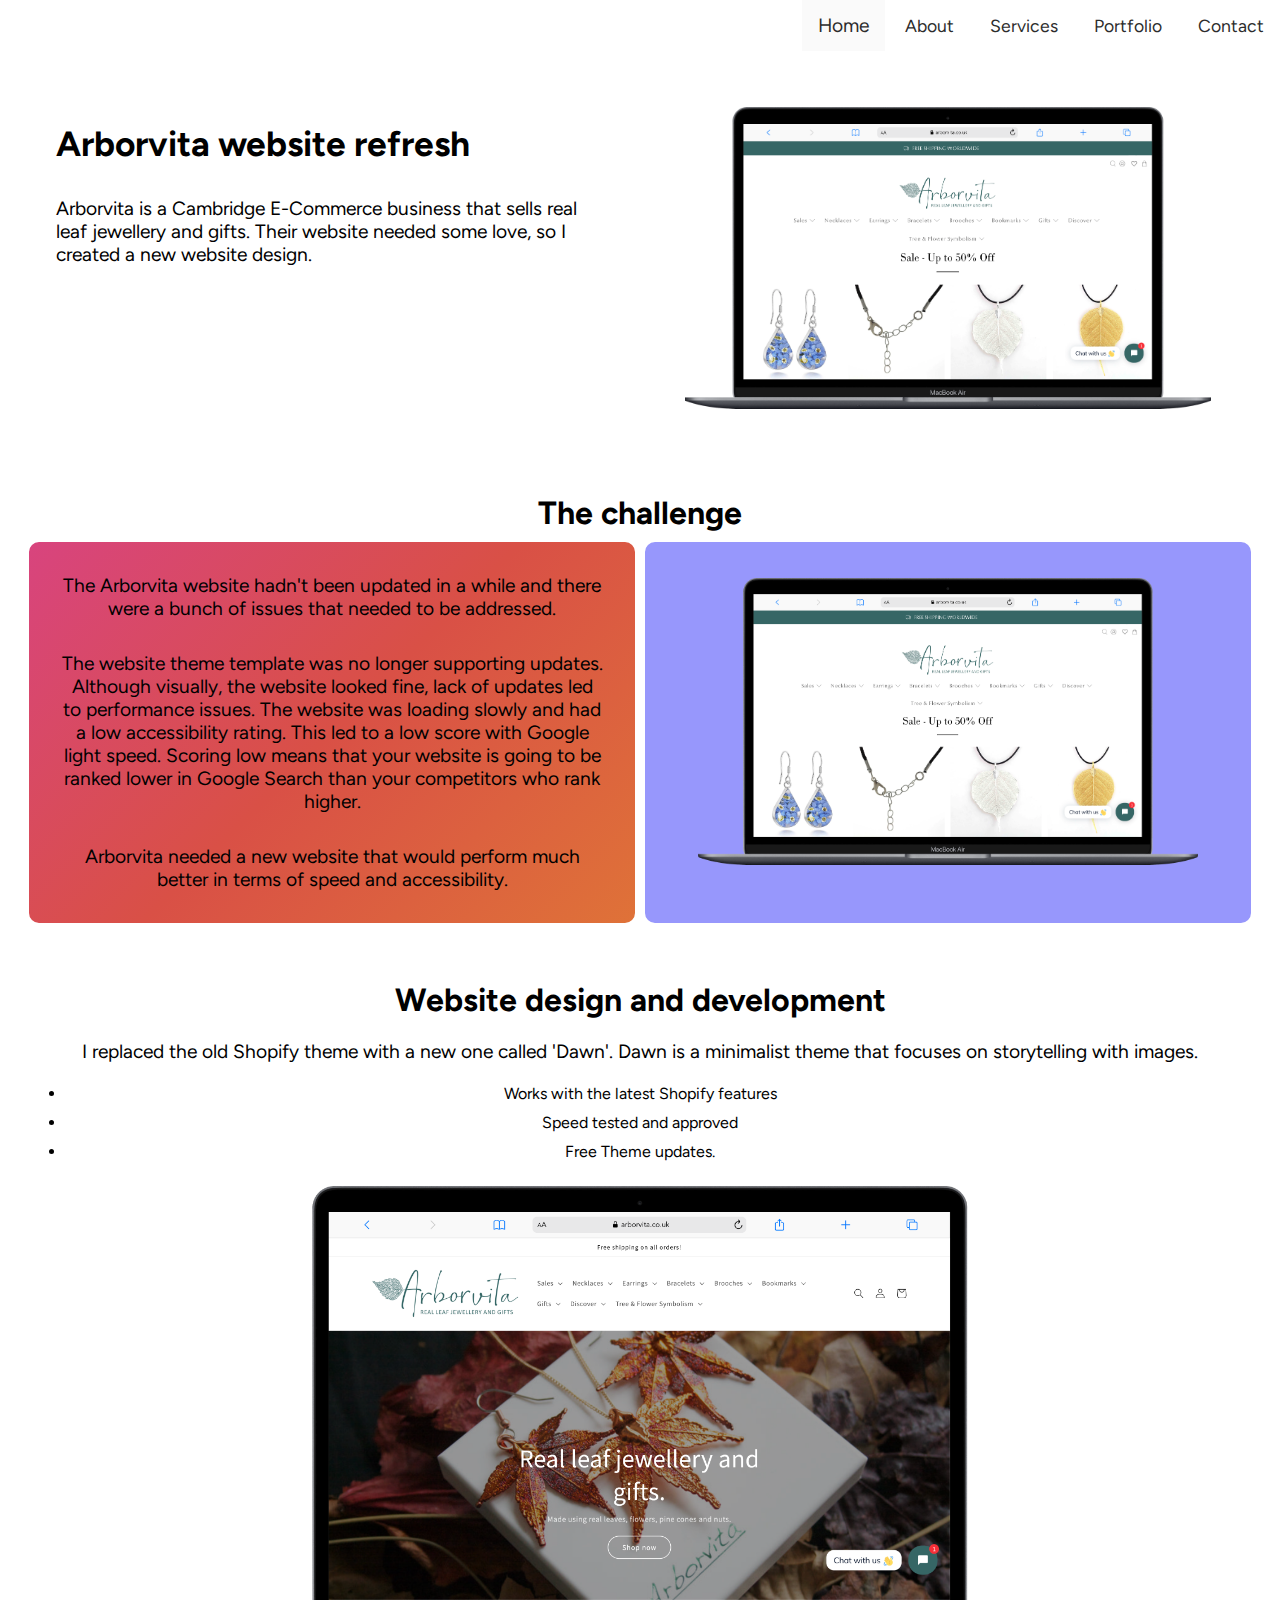
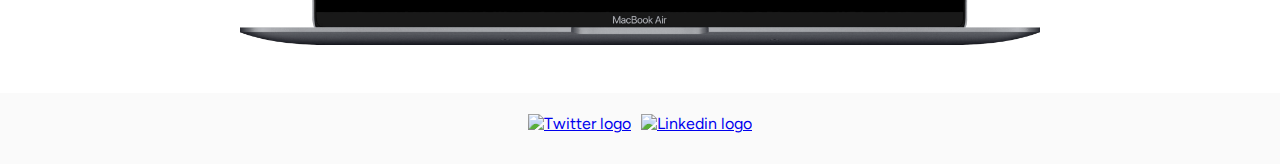
==== portfolio/arborvita/index.html @ 15eb4724 "filled out content for arborvita" ====
<!DOCTYPE html>
<html lang="en">
<head>
    <meta charset="UTF-8">
    <meta http-equiv="X-UA-Compatible" content="IE=edge">
    <meta name="viewport" content="width=device-width, initial-scale=1.0">
    <title>Website Designer in Cambridge, U.K.</title>
    <meta name="description" content="Website Design and Development in Cambridge, U.K.">
    <meta name="author" content="Leigh Robinson">
   
    <!-- Open Graph Protocol -->
    <meta property="og:title" content="Website Design and Development in Cambridge">
    <meta property="og:type"  content="website">
    <meta property="og:url"   content="https://www.leighrobinson.co.uk">
    <meta property="og:description" content="Website design and development in Cambridge, U.K.">
    <meta property="og:image" content="image.png"> 

    <!-- Open Graph Protocol -->
    <link rel="icon" href="/favicon.ico">
    <link rel="icon" href="/favicon.svg" type="image/svg+xml">
    <link rel="apple-touch-icon" href="/apple-touch-icon.png"> 
  
    <!-- CSS file -->
    <link rel="stylesheet" href="../../styles/nav.css">
    <link rel="stylesheet" href="../../styles/main.css">
    <!-- Load an icon library to show a hamburger menu (bars) on small screens -->
    <link rel="stylesheet" href="https://cdnjs.cloudflare.com/ajax/libs/font-awesome/4.7.0/css/font-awesome.min.css">

    <!-- custom fonts -->
    <link rel="preconnect" href="https://fonts.googleapis.com">
    <link rel="preconnect" href="https://fonts.gstatic.com" crossorigin>
    <link href="https://fonts.googleapis.com/css2?family=Figtree" rel="stylesheet">
    
    
</head>
<Body>
  <div class="topnav" id="myTopnav">
    <a href="../../index.html" class="active">Home</a>
    <a href="../../about.html">About</a>
    <a href="../../services.html">Services</a>
    <a href="../../portfolio.html">Portfolio</a>
    <a href="../../contact.html">Contact</a>
    <a href="javascript:void(0);" class="icon" onclick="myFunction()">
      <i class="fa fa-bars"></i>
    </a>
  </div> 
    <main>
        <section class="banner">
            <article id="banner">
              <div class="container1">
                <div class="text-content">
                  <h1>Arborvita website refresh</h1>
                  <p>Arborvita is a Cambridge E-Commerce business that sells real leaf jewellery and gifts. 
                    Their website needed some love, so I created a new website design.</p>
                </div>
                <div class="image-content">
                  <div class="image-wrapper">
                    <div id="coding-image"><img src="flex-theme-macbook.png" alt="Man programming computer"></div>
                  </div>
                </div>
              </div>
            </article>
        </section>
        <section class="section2 latest-work"> 
          <article>
            <h2>The challenge</h2>
            <div class="container2">
              <div class="latest1">
                <p>The Arborvita website hadn't been updated in a while and there were a bunch of issues that needed to be addressed.</p>
                <p>The website theme template was no longer supporting updates. Although visually, the website looked fine, lack of updates led to performance issues.
                  The website was loading slowly and had a low accessibility rating. This led to a low score with Google light speed. 
                  Scoring low means that your website is going to be ranked lower in Google Search than your competitors who rank higher.
                </p>
                <p>Arborvita needed a new website that would perform much better in terms of speed and accessibility.</p>
                </a>
              </div>
              <div class="latest2">
                  
                    <img id="arborvita-latest" src="flex-theme-macbook.png" alt="Arborvita website" style="width:500px">
                
                </div>
              </div>
            </div> 
          </article>
      </section>
        <section class="section3">
          <article>
            <h2>Website design and development</h2>
              <p>I replaced the old Shopify theme with a new one called 'Dawn'. Dawn is a minimalist theme that focuses on storytelling with images.</p>
                <ul>
                  <li>Works with the latest Shopify features</li>
                  <li>Speed tested and approved</li>
                  <li>Free Theme updates.</li>
                </ul>
                <img id="arborvita-latest" src="dawn-theme-macbook.png" alt="Arborvita website" style="width:800px">
          </article>
        </section>
    </main>
    <footer>
      <div class="logo-container">
        <a href="https://twitter.com/Leigh_R_Dev">
          <img class="logo" src="icons/twitter-logo.svg" alt="Twitter logo">
        </a>
      </div>
      <div class="logo-container">
        <a href="https://www.linkedin.com/in/leigh-robinson-540638245/">
          <img class="logo" src="icons/linkedin-logo.svg" alt="Linkedin logo">
        </a>
      </div>
    </footer>
    <!-- JS file -->
   <script src="main.js"></script> 
</Body>
</html>
---- styles/nav.css ----
/* Add a black background color to the top navigation */
 .topnav {
  background-color: rgba(255, 255, 255, 0.5); /* 50% transparent white */
  overflow: hidden;
  text-align: right; /* Align the content to the right */
}

/* Style the links inside the navigation bar */
.topnav a {
  
  display: inline-block; /* Change from 'block' to 'inline-block' to place links horizontally */
  color: #2c2c2c;
  text-align: center;
  padding: 14px 16px;
  text-decoration: none;
  font-size: 1.1rem;
  transition: font-size 0.3s ease; /* Add a transition effect for smooth animation */
}

/* Change the color of links on hover */
.topnav a:hover {
  background-color: light;
}

/* Add an active class to highlight the current page */
.topnav a.active {
  background-color: #fafafa;
  font-size: 1.2rem;
}

/* Hide the link that should open and close the topnav on small screens */
.topnav .icon {
  display: none;
} 

 /* When the screen is less than 600 pixels wide, hide all links, except for the first one ("Home"). Show the link that contains should open and close the topnav (.icon) */
 @media screen and (max-width: 600px) {
  .topnav a:not(:first-child) {display: none;}
  .topnav a.icon {
    float: right;
    display: block;
  }
}

/* The "responsive" class is added to the topnav with JavaScript when the user clicks on the icon. This class makes the topnav look good on small screens (display the links vertically instead of horizontally) */
@media screen and (max-width: 600px) {
  .topnav.responsive {position: relative;}
  .topnav.responsive a.icon {
    position: absolute;
    right: 0;
    top: 0;
  }
  .topnav.responsive a {
    float: none;
    display: block;
    text-align: left;
  }
}
---- styles/main.css ----
* {
  padding: 0;
  margin: 0;
  font-family: figtree;
}

main {
  padding-top: 1rem;
}

h1 {
  font-size: 2.2rem;
  padding: 1rem;
}

h2 {
  font-size: 2rem;
  text-align: center;
  padding: 5px;
}

h3 {
  font-size: 1.6rem;
  padding: 3px;
}

p {
 font-size: 1.2rem;
 padding: 1rem;
}

li {
  padding: 5px;
}

section {
  display: flex;
  flex-wrap: wrap;
  padding: 1.5rem;
  position: relative;
}

.section1 {
  text-align: center;
  justify-content: center;
}

.section2 {
  text-align: center;
  justify-content: center;
}

.section3 {
  text-align: center;
  justify-content: center;
}

#arborvita-latest {
  border-radius: 10px;
  margin: 20px;
}

#arborvita-latest:hover {
  box-shadow: 0 6px 12px 0 rgba(0, 0, 0, 0.3), 0 8px 24px 0 rgba(0, 0, 0, 0.22);
}

#languages {
  background: linear-gradient(to right, #da437d, #d94b58, #da5536, 
  #df7539, #e6983c);
}

#dev-tools {
  background: #fe9400;
}

#services {
  display: block;
}

.services {
  background-color: #a450f7;
  color: #faf6fd;
}

#banner {
  display: flex;
  padding-bottom: 1rem;
  width: 100%;
}

codingImg {
  display: flex;
  justify-content: center;
}

#coding-image img {
  display: block;
  margin: 0 auto;
  width: 90%;
}

@media screen and (max-width: 600px) {
  #banner {height: 100vh;}
  #coding-image img {width: 100%;}
  }

#banner-intro {
  width: 100%;
  font-size: 2rem;
  color: #323b4a;
}

.card {
  display: flex;
  flex-wrap: wrap;
  justify-content: center;
  background-color: white;
}

/*Banner text and image wrapping*/
.container1 {
  display: flex;
  flex-wrap: wrap;
}

.text-content,
.image-content {
  flex: 1 0 50%; /* Grow and shrink equally, base width 50% */
  padding: 1rem;
  box-sizing: border-box; /* This includes padding and border in the element's total width and height */
  text-align:left;
  align-items: center;
}

.image-content img {
width: 100%;
height: auto;
}

.image-wrapper {
  display: flex;
  align-items: end;
  justify-content: center;
  height: 100%;
}

@media (max-width: 600px) {
.text-content,
.image-content {
flex: 1 0 100%; /* On screens smaller than 600px, switch to one column */
}
}
/*Banner text and image wrapping end*/

/*Latest work text and image wrapping*/
.container2 {
  display: flex;
  flex-wrap: wrap;
}

.latest1,
.latest2 {
  flex: 1 0 50%; /* Grow and shrink equally, base width 50% */
  padding: 1rem;
  box-sizing: border-box; /* This includes padding and border in the element's total width and height */
  text-align: center;
  border: solid 5px white;
  border-radius: 15px;
}

.latest1 {
  background: linear-gradient(135deg, #d8447e, #d95046, #df7238);
}

.latest2 {
  background-color: #9797fc;
}

.image-content img {
width: 100%;
height: auto;
}

.image-wrapper {
  display: flex;
  align-items: end;
  justify-content: center;
  height: 100%;
}

@media (max-width: 600px) {
.text-content,
.image-content {
flex: 1 0 100%; /* On screens smaller than 600px, switch to one column */
}
}
/*Latest Work text and image wrapping end*/

/* Article settings and pre-transition */
.card {
  flex: 1;
  border: solid 1.5px;
  border-color: darkgray;
  border-radius: 5px;
  padding: 1rem;
  margin: 10px;
  max-width: 100%;
  transition: all 0.4s;
  /*cursor: pointer;*/
  box-shadow: 0 1px 3px rgba(48, 102, 203, 0.8);
}

/* Article pseudo-class */
 /*.card:hover {
  border-color: purple;
  box-shadow: 0 2px 4px rgba(48, 102, 203, 0.8);
  transform: scale(1.01);
}*/

#latestWork {
  padding-top: 3.5rem;
  padding-bottom: 2rem;
  text-align: center;
  background-color: #fafafa;
}

.button1 {
  display: inline-block;
  padding: .9rem;
  border: 2px;
  border-radius: 30px;
  margin: 20px;
  color: white;
  background-color: #1473e6;
  font-size: 1rem;
  transition-duration: 0.4s;
  cursor: pointer;
  text-decoration: none;
  /*box-shadow: 0 2px 4px rgba(0,0,0,0.2);*/
}

.button1:hover {
  color: white;
  background-color: #0d4ca2;
  
}

.button1:active {
  color: black;
  border: 2px solid #a450f7;
}

/* Contact Page Form */
.hidden {
  display: none;
}

.contact {
  display: flex;
  justify-content: center;
  align-items: center;
}

#contactForm label,
#contactForm input,
#contactForm textarea {
  margin-bottom: 10px; /* Add desired spacing between elements */
}

#contactForm textarea {
  height: 100px; /* Adjust the height as needed */
  width: 200px;
}

#contactForm button {
  margin-top: 10px; /* Add space above the button */
}

textarea {
  width: 8rem;
  height: 8rem;
}

/*Other logos formatting*/
.logo-container {
  display: flex;
  flex-direction: column;
  align-items: center;
  justify-content: center;
}

.logo {
  width: 40px; /* Adjust the width as needed */
  height: auto;
  margin-bottom: 10px; /* Adjust the spacing between logo and text */
  padding: 5px;
}

.logo-text {
  font-size: 18px; /* Adjust the font size as needed */
}
/*Other logos formatting END*/

/*Form Styling*/
input[type="text"], input[type="email"] {
  border: solid 1px;
  border-color: darkgray;
  border-radius: 10px;
  padding: 5px;
  margin: 5px;
  width: 80%;
}

textarea {
  border: solid 1px;
  border-color: darkgray;
  border-radius: 10px;
  padding: 5px;
  margin: 5px;
  width: 80%;
}
/*Form Styling END*/

/*Services page*/
#servicesIntro {
  position: relative;
  height: 10rem;
}

/*Services table*/
table {
  display: inline-block;
  padding: 1rem;
  border: 1px solid black;
  border-radius: 10px;
  background-color: white;
}

.services {
  border: 1px solid black;
  border-radius: 10px;
}

th, td {
  padding: 10px;
  margin: 5px;
}

✔️ {
  color: blue;
}

/*Services table END*/

/*Survey form */
form {
  padding: 1rem;
}

label {
  padding: 2rem;
}

form#surveyForm label,
form#surveyForm input[type="text"],
form#surveyForm input[type="email"],
form#surveyForm textarea {
  display: block;
  margin-bottom: 5px;
}

/*Survey form End */

/*Footer*/
footer {
  display: flex;
  padding: 1rem;
  background-color: #fafafa;
  justify-content: center;
  text-align: center;
  white-space: nowrap;
}

.logo {
  transition: transform 0.3s ease-in-out; /* This will make the scaling smooth */
}

.logo:hover {
  transform: scale(1.1); /* This will increase the size of the image by 10% on hover */
}
/*Footer End*/

* {
  box-sizing: border-box;
}

/* Set a background color */

/* The actual timeline (the vertical ruler) */
.timeline {
  position: relative;
  max-width: 1200px;
  margin: 0 auto;
}

/* The actual timeline (the vertical ruler) */
.timeline::after {
  content: '';
  position: absolute;
  width: 6px;
  background-color: white;
  top: 0;
  bottom: 0;
  left: 50%;
  margin-left: -3px;
}

/* Container around content */
.container {
  padding: 10px 40px;
  position: relative;
  background-color: inherit;
  width: 50%;
}

/* The circles on the timeline */
.container::after {
  content: '';
  position: absolute;
  width: 25px;
  height: 25px;
  right: -17px;
  background-color: white;
  border: 4px solid #FF9F55;
  top: 15px;
  border-radius: 50%;
  z-index: 1;
}

/* Place the container to the left */
.left {
  left: 0;
}

/* Place the container to the right */
.right {
  left: 50%;
}

/* Add arrows to the left container (pointing right) */
.left::before {
  content: " ";
  height: 0;
  position: absolute;
  top: 22px;
  width: 0;
  z-index: 1;
  right: 30px;
  border: medium solid white;
  border-width: 10px 0 10px 10px;
  border-color: transparent transparent transparent white;
}

/* Add arrows to the right container (pointing left) */
.right::before {
  content: " ";
  height: 0;
  position: absolute;
  top: 22px;
  width: 0;
  z-index: 1;
  left: 30px;
  border: medium solid white;
  border-width: 10px 10px 10px 0;
  border-color: transparent white transparent transparent;
}

/* Fix the circle for containers on the right side */
.right::after {
  left: -16px;
}

/* The actual content */
.content {
  padding: 20px 30px;
  background-color: white;
  position: relative;
  border-radius: 6px;
}

/* Media queries - Responsive timeline on screens less than 600px wide */
@media screen and (max-width: 600px) {
/* Place the timeline to the left */
  .timeline::after {
    left: 31px;
  }

/* Full-width containers */
  .container {
    width: 100%;
    padding-left: 70px;
    padding-right: 25px;
  }

/* Make sure that all arrows are pointing leftwards */
  .container::before {
    left: 60px;
    border: medium solid white;
    border-width: 10px 10px 10px 0;
    border-color: transparent white transparent transparent;
  }

/* Make sure all circles are at the same spot */
  .left::after, .right::after {
    left: 15px;
  }

/* Make all right containers behave like the left ones */
  .right {
    left: 0%;
  }
}
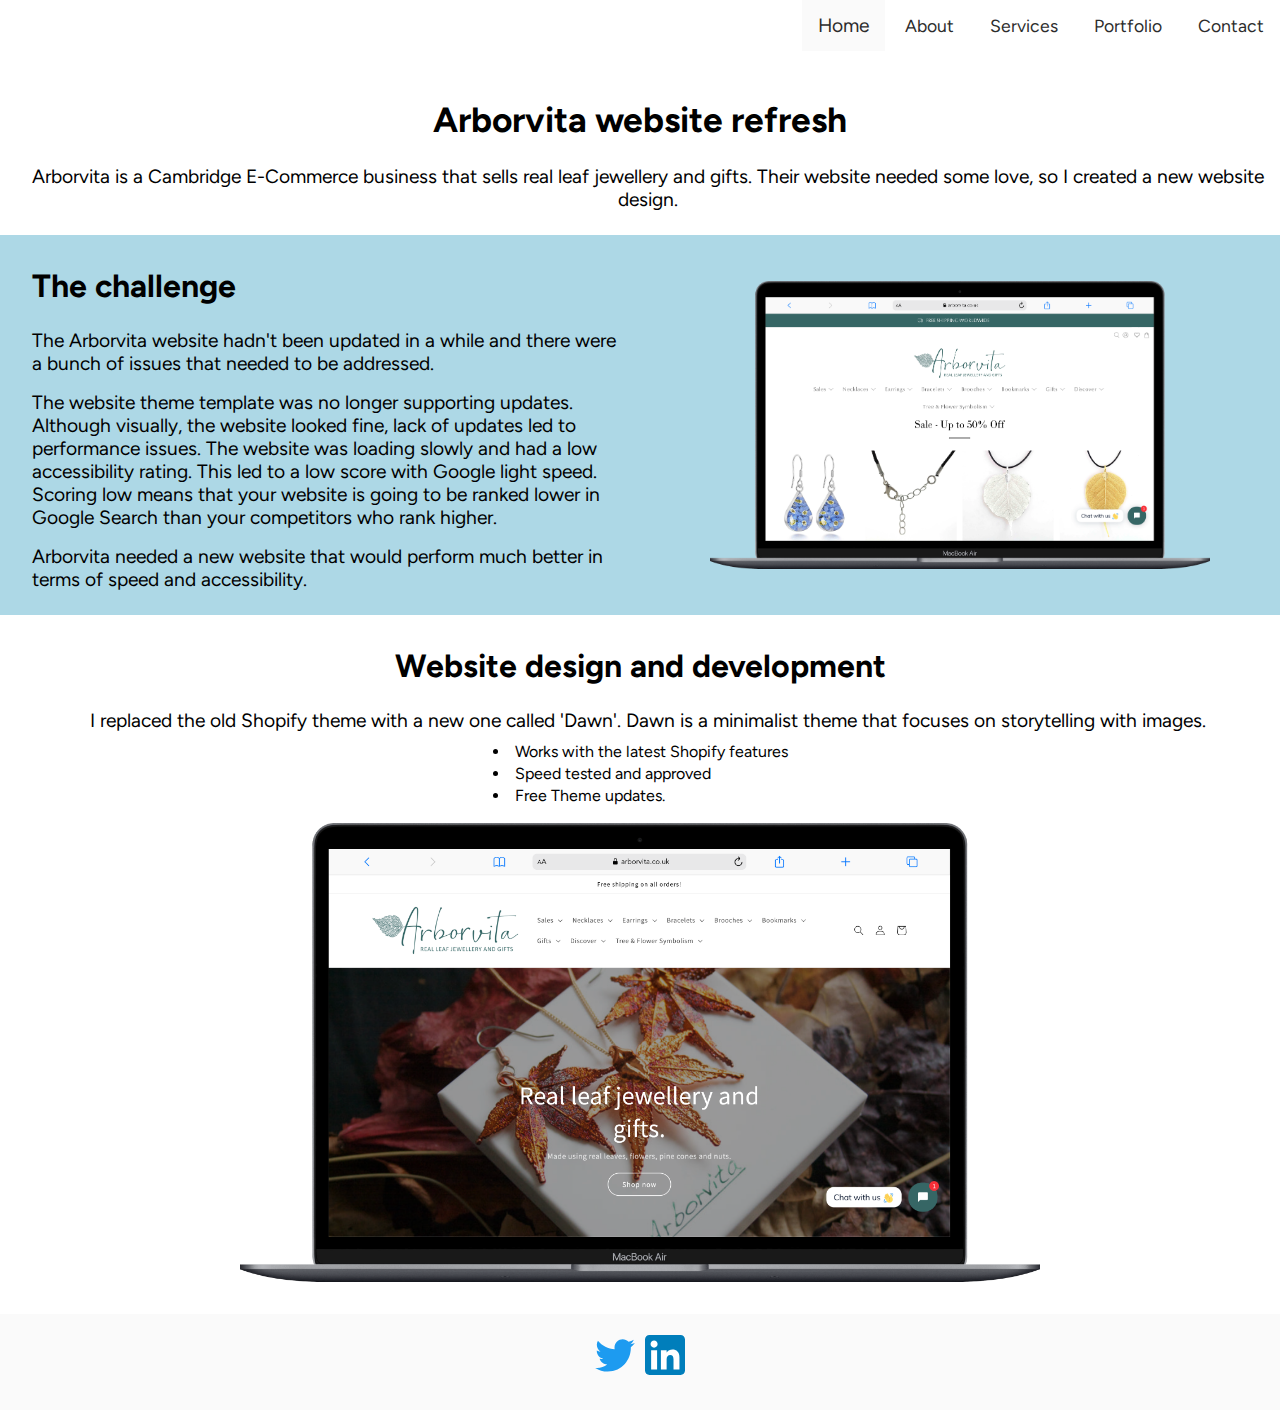
==== commit 2fc96a3c: "restyled arborvita portfolio" ====
--- a/portfolio/arborvita/index.html
+++ b/portfolio/arborvita/index.html
@@ -23,6 +23,8 @@
     <!-- CSS file -->
     <link rel="stylesheet" href="../../styles/nav.css">
     <link rel="stylesheet" href="../../styles/main.css">
+    <link rel="stylesheet" href="../../styles/footer.css">
+    <link rel="stylesheet" href="main.css">
     <!-- Load an icon library to show a hamburger menu (bars) on small screens -->
     <link rel="stylesheet" href="https://cdnjs.cloudflare.com/ajax/libs/font-awesome/4.7.0/css/font-awesome.min.css">
 
@@ -30,8 +32,6 @@
     <link rel="preconnect" href="https://fonts.googleapis.com">
     <link rel="preconnect" href="https://fonts.gstatic.com" crossorigin>
     <link href="https://fonts.googleapis.com/css2?family=Figtree" rel="stylesheet">
-    
-    
 </head>
 <Body>
   <div class="topnav" id="myTopnav">
@@ -45,46 +45,29 @@
     </a>
   </div> 
     <main>
-        <section class="banner">
-            <article id="banner">
-              <div class="container1">
-                <div class="text-content">
-                  <h1>Arborvita website refresh</h1>
-                  <p>Arborvita is a Cambridge E-Commerce business that sells real leaf jewellery and gifts. 
-                    Their website needed some love, so I created a new website design.</p>
-                </div>
-                <div class="image-content">
-                  <div class="image-wrapper">
-                    <div id="coding-image"><img src="flex-theme-macbook.png" alt="Man programming computer"></div>
-                  </div>
-                </div>
-              </div>
-            </article>
-        </section>
-        <section class="section2 latest-work"> 
-          <article>
-            <h2>The challenge</h2>
-            <div class="container2">
-              <div class="latest1">
-                <p>The Arborvita website hadn't been updated in a while and there were a bunch of issues that needed to be addressed.</p>
-                <p>The website theme template was no longer supporting updates. Although visually, the website looked fine, lack of updates led to performance issues.
-                  The website was loading slowly and had a low accessibility rating. This led to a low score with Google light speed. 
-                  Scoring low means that your website is going to be ranked lower in Google Search than your competitors who rank higher.
-                </p>
-                <p>Arborvita needed a new website that would perform much better in terms of speed and accessibility.</p>
-                </a>
-              </div>
-              <div class="latest2">
-                  
-                    <img id="arborvita-latest" src="flex-theme-macbook.png" alt="Arborvita website" style="width:500px">
-                
-                </div>
-              </div>
-            </div> 
-          </article>
+      <section class="section1">
+        <article class="section1-content">
+          <h1>Arborvita website refresh</h1>
+          <p>Arborvita is a Cambridge E-Commerce business that sells real leaf jewellery and gifts. 
+             Their website needed some love, so I created a new website design.</p>
+        </article>
       </section>
+      <section class="section2">
+        <article class="section2-content">
+          <h2>The challenge</h2>
+          <p>The Arborvita website hadn't been updated in a while and there were a bunch of issues that needed to be addressed.</p>
+          <p>The website theme template was no longer supporting updates. Although visually, the website looked fine, lack of updates led to performance issues.
+              The website was loading slowly and had a low accessibility rating. This led to a low score with Google light speed. 
+              Scoring low means that your website is going to be ranked lower in Google Search than your competitors who rank higher.
+          </p>
+          <p>Arborvita needed a new website that would perform much better in terms of speed and accessibility.</p>
+        </article>
+        <article class="section2-image">
+          <img id="arborvita-latest" src="flex-theme-macbook.png" alt="Arborvita website">
+        </article>
+      </section> 
         <section class="section3">
-          <article>
+          <article class="section3-content">
             <h2>Website design and development</h2>
               <p>I replaced the old Shopify theme with a new one called 'Dawn'. Dawn is a minimalist theme that focuses on storytelling with images.</p>
                 <ul>
@@ -92,19 +75,19 @@
                   <li>Speed tested and approved</li>
                   <li>Free Theme updates.</li>
                 </ul>
-                <img id="arborvita-latest" src="dawn-theme-macbook.png" alt="Arborvita website" style="width:800px">
+              <img id="arborvita-latest" src="dawn-theme-macbook.png" alt="Arborvita website">
           </article>
         </section>
     </main>
     <footer>
       <div class="logo-container">
         <a href="https://twitter.com/Leigh_R_Dev">
-          <img class="logo" src="icons/twitter-logo.svg" alt="Twitter logo">
+          <img class="logo" src="../../icons/twitter-logo.svg" alt="Twitter logo">
         </a>
       </div>
       <div class="logo-container">
         <a href="https://www.linkedin.com/in/leigh-robinson-540638245/">
-          <img class="logo" src="icons/linkedin-logo.svg" alt="Linkedin logo">
+          <img class="logo" src="../../icons/linkedin-logo.svg" alt="Linkedin logo">
         </a>
       </div>
     </footer>
--- a/styles/main.css
+++ b/styles/main.css
@@ -1,3 +1,5 @@
+/*This is for styling for every page*/
+
 * {
   padding: 0;
   margin: 0;
@@ -15,215 +17,22 @@
 
 h2 {
   font-size: 2rem;
-  text-align: center;
-  padding: 5px;
+  padding: 1rem;
 }
 
 h3 {
   font-size: 1.6rem;
-  padding: 3px;
+  padding: 1rem;
 }
 
 p {
  font-size: 1.2rem;
- padding: 1rem;
+ padding-left: 1rem;
+ padding-top: 0.5rem;
+ padding-bottom: 0.5rem;
 }
 
-li {
-  padding: 5px;
-}
-
-section {
-  display: flex;
-  flex-wrap: wrap;
-  padding: 1.5rem;
-  position: relative;
-}
-
-.section1 {
-  text-align: center;
-  justify-content: center;
-}
-
-.section2 {
-  text-align: center;
-  justify-content: center;
-}
-
-.section3 {
-  text-align: center;
-  justify-content: center;
-}
-
-#arborvita-latest {
-  border-radius: 10px;
-  margin: 20px;
-}
-
-#arborvita-latest:hover {
-  box-shadow: 0 6px 12px 0 rgba(0, 0, 0, 0.3), 0 8px 24px 0 rgba(0, 0, 0, 0.22);
-}
-
-#languages {
-  background: linear-gradient(to right, #da437d, #d94b58, #da5536, 
-  #df7539, #e6983c);
-}
-
-#dev-tools {
-  background: #fe9400;
-}
-
-#services {
-  display: block;
-}
-
-.services {
-  background-color: #a450f7;
-  color: #faf6fd;
-}
-
-#banner {
-  display: flex;
-  padding-bottom: 1rem;
-  width: 100%;
-}
-
-codingImg {
-  display: flex;
-  justify-content: center;
-}
-
-#coding-image img {
-  display: block;
-  margin: 0 auto;
-  width: 90%;
-}
-
-@media screen and (max-width: 600px) {
-  #banner {height: 100vh;}
-  #coding-image img {width: 100%;}
-  }
-
-#banner-intro {
-  width: 100%;
-  font-size: 2rem;
-  color: #323b4a;
-}
-
-.card {
-  display: flex;
-  flex-wrap: wrap;
-  justify-content: center;
-  background-color: white;
-}
-
-/*Banner text and image wrapping*/
-.container1 {
-  display: flex;
-  flex-wrap: wrap;
-}
-
-.text-content,
-.image-content {
-  flex: 1 0 50%; /* Grow and shrink equally, base width 50% */
-  padding: 1rem;
-  box-sizing: border-box; /* This includes padding and border in the element's total width and height */
-  text-align:left;
-  align-items: center;
-}
-
-.image-content img {
-width: 100%;
-height: auto;
-}
-
-.image-wrapper {
-  display: flex;
-  align-items: end;
-  justify-content: center;
-  height: 100%;
-}
-
-@media (max-width: 600px) {
-.text-content,
-.image-content {
-flex: 1 0 100%; /* On screens smaller than 600px, switch to one column */
-}
-}
-/*Banner text and image wrapping end*/
-
-/*Latest work text and image wrapping*/
-.container2 {
-  display: flex;
-  flex-wrap: wrap;
-}
-
-.latest1,
-.latest2 {
-  flex: 1 0 50%; /* Grow and shrink equally, base width 50% */
-  padding: 1rem;
-  box-sizing: border-box; /* This includes padding and border in the element's total width and height */
-  text-align: center;
-  border: solid 5px white;
-  border-radius: 15px;
-}
-
-.latest1 {
-  background: linear-gradient(135deg, #d8447e, #d95046, #df7238);
-}
-
-.latest2 {
-  background-color: #9797fc;
-}
-
-.image-content img {
-width: 100%;
-height: auto;
-}
-
-.image-wrapper {
-  display: flex;
-  align-items: end;
-  justify-content: center;
-  height: 100%;
-}
-
-@media (max-width: 600px) {
-.text-content,
-.image-content {
-flex: 1 0 100%; /* On screens smaller than 600px, switch to one column */
-}
-}
-/*Latest Work text and image wrapping end*/
-
-/* Article settings and pre-transition */
-.card {
-  flex: 1;
-  border: solid 1.5px;
-  border-color: darkgray;
-  border-radius: 5px;
-  padding: 1rem;
-  margin: 10px;
-  max-width: 100%;
-  transition: all 0.4s;
-  /*cursor: pointer;*/
-  box-shadow: 0 1px 3px rgba(48, 102, 203, 0.8);
-}
-
-/* Article pseudo-class */
- /*.card:hover {
-  border-color: purple;
-  box-shadow: 0 2px 4px rgba(48, 102, 203, 0.8);
-  transform: scale(1.01);
-}*/
-
-#latestWork {
-  padding-top: 3.5rem;
-  padding-bottom: 2rem;
-  text-align: center;
-  background-color: #fafafa;
-}
-
+/*styling for buttons*/
 .button1 {
   display: inline-block;
   padding: .9rem;
@@ -242,281 +51,5 @@
 .button1:hover {
   color: white;
   background-color: #0d4ca2;
-  
 }
-
-.button1:active {
-  color: black;
-  border: 2px solid #a450f7;
-}
-
-/* Contact Page Form */
-.hidden {
-  display: none;
-}
-
-.contact {
-  display: flex;
-  justify-content: center;
-  align-items: center;
-}
-
-#contactForm label,
-#contactForm input,
-#contactForm textarea {
-  margin-bottom: 10px; /* Add desired spacing between elements */
-}
-
-#contactForm textarea {
-  height: 100px; /* Adjust the height as needed */
-  width: 200px;
-}
-
-#contactForm button {
-  margin-top: 10px; /* Add space above the button */
-}
-
-textarea {
-  width: 8rem;
-  height: 8rem;
-}
-
-/*Other logos formatting*/
-.logo-container {
-  display: flex;
-  flex-direction: column;
-  align-items: center;
-  justify-content: center;
-}
-
-.logo {
-  width: 40px; /* Adjust the width as needed */
-  height: auto;
-  margin-bottom: 10px; /* Adjust the spacing between logo and text */
-  padding: 5px;
-}
-
-.logo-text {
-  font-size: 18px; /* Adjust the font size as needed */
-}
-/*Other logos formatting END*/
-
-/*Form Styling*/
-input[type="text"], input[type="email"] {
-  border: solid 1px;
-  border-color: darkgray;
-  border-radius: 10px;
-  padding: 5px;
-  margin: 5px;
-  width: 80%;
-}
-
-textarea {
-  border: solid 1px;
-  border-color: darkgray;
-  border-radius: 10px;
-  padding: 5px;
-  margin: 5px;
-  width: 80%;
-}
-/*Form Styling END*/
-
-/*Services page*/
-#servicesIntro {
-  position: relative;
-  height: 10rem;
-}
-
-/*Services table*/
-table {
-  display: inline-block;
-  padding: 1rem;
-  border: 1px solid black;
-  border-radius: 10px;
-  background-color: white;
-}
-
-.services {
-  border: 1px solid black;
-  border-radius: 10px;
-}
-
-th, td {
-  padding: 10px;
-  margin: 5px;
-}
-
-✔️ {
-  color: blue;
-}
-
-/*Services table END*/
-
-/*Survey form */
-form {
-  padding: 1rem;
-}
-
-label {
-  padding: 2rem;
-}
-
-form#surveyForm label,
-form#surveyForm input[type="text"],
-form#surveyForm input[type="email"],
-form#surveyForm textarea {
-  display: block;
-  margin-bottom: 5px;
-}
-
-/*Survey form End */
-
-/*Footer*/
-footer {
-  display: flex;
-  padding: 1rem;
-  background-color: #fafafa;
-  justify-content: center;
-  text-align: center;
-  white-space: nowrap;
-}
-
-.logo {
-  transition: transform 0.3s ease-in-out; /* This will make the scaling smooth */
-}
-
-.logo:hover {
-  transform: scale(1.1); /* This will increase the size of the image by 10% on hover */
-}
-/*Footer End*/
-
-* {
-  box-sizing: border-box;
-}
-
-/* Set a background color */
-
-/* The actual timeline (the vertical ruler) */
-.timeline {
-  position: relative;
-  max-width: 1200px;
-  margin: 0 auto;
-}
-
-/* The actual timeline (the vertical ruler) */
-.timeline::after {
-  content: '';
-  position: absolute;
-  width: 6px;
-  background-color: white;
-  top: 0;
-  bottom: 0;
-  left: 50%;
-  margin-left: -3px;
-}
-
-/* Container around content */
-.container {
-  padding: 10px 40px;
-  position: relative;
-  background-color: inherit;
-  width: 50%;
-}
-
-/* The circles on the timeline */
-.container::after {
-  content: '';
-  position: absolute;
-  width: 25px;
-  height: 25px;
-  right: -17px;
-  background-color: white;
-  border: 4px solid #FF9F55;
-  top: 15px;
-  border-radius: 50%;
-  z-index: 1;
-}
-
-/* Place the container to the left */
-.left {
-  left: 0;
-}
-
-/* Place the container to the right */
-.right {
-  left: 50%;
-}
-
-/* Add arrows to the left container (pointing right) */
-.left::before {
-  content: " ";
-  height: 0;
-  position: absolute;
-  top: 22px;
-  width: 0;
-  z-index: 1;
-  right: 30px;
-  border: medium solid white;
-  border-width: 10px 0 10px 10px;
-  border-color: transparent transparent transparent white;
-}
-
-/* Add arrows to the right container (pointing left) */
-.right::before {
-  content: " ";
-  height: 0;
-  position: absolute;
-  top: 22px;
-  width: 0;
-  z-index: 1;
-  left: 30px;
-  border: medium solid white;
-  border-width: 10px 10px 10px 0;
-  border-color: transparent white transparent transparent;
-}
-
-/* Fix the circle for containers on the right side */
-.right::after {
-  left: -16px;
-}
-
-/* The actual content */
-.content {
-  padding: 20px 30px;
-  background-color: white;
-  position: relative;
-  border-radius: 6px;
-}
-
-/* Media queries - Responsive timeline on screens less than 600px wide */
-@media screen and (max-width: 600px) {
-/* Place the timeline to the left */
-  .timeline::after {
-    left: 31px;
-  }
-
-/* Full-width containers */
-  .container {
-    width: 100%;
-    padding-left: 70px;
-    padding-right: 25px;
-  }
-
-/* Make sure that all arrows are pointing leftwards */
-  .container::before {
-    left: 60px;
-    border: medium solid white;
-    border-width: 10px 10px 10px 0;
-    border-color: transparent white transparent transparent;
-  }
-
-/* Make sure all circles are at the same spot */
-  .left::after, .right::after {
-    left: 15px;
-  }
-
-/* Make all right containers behave like the left ones */
-  .right {
-    left: 0%;
-  }
-}+/*styling for buttons END*/--- a/styles/footer.css
+++ b/styles/footer.css
@@ -0,0 +1,38 @@
+/*Footer*/
+footer {
+    display: flex;
+    padding: 1rem;
+    background-color: #fafafa;
+    justify-content: center;
+    text-align: center;
+    white-space: nowrap;
+  }
+/*Footer End*/
+
+  /*Other logos formatting*/
+.logo-container {
+  display: flex;
+  flex-direction: column;
+  align-items: center;
+  justify-content: center;
+}
+
+.logo {
+  width: 40px; /* Adjust the width as needed */
+  height: auto;
+  margin-bottom: 10px; /* Adjust the spacing between logo and text */
+  padding: 5px;
+  transition: transform 0.3s ease-in-out; /* This will make the scaling smooth */
+}
+
+.logo:hover {
+  transform: scale(1.1); /* This will increase the size of the image by 10% on hover */
+}
+
+.logo-text {
+  font-size: 18px; /* Adjust the font size as needed */
+}
+/*Other logos formatting END*/
+/*Footer End*/
+
+/*Other logos formatting END*/--- a/portfolio/arborvita/main.css
+++ b/portfolio/arborvita/main.css
@@ -0,0 +1,73 @@
+/*Section 1 styling*/
+.section1 {
+    text-align: center;
+    justify-content: center;
+    padding: 1rem;
+  }
+/*Section 1 styling END*/
+
+/*Section 2 styling*/
+.section2 {
+    display: flex;
+    flex-wrap: wrap;
+    background-color: lightblue;
+  }
+  
+  .section2-content, .section2-image {
+    flex: 1 0 100%;
+    padding: 1em;
+  }
+
+  .section2-image {
+    display: flex; /* Make .section2-image a flex container */
+    justify-content: center; /* Center the image horizontally */
+    align-items: center; /* Center the image vertically */
+}
+  
+  .section2-image img {
+    width: 100%;
+    max-width: 500px; /* This will stop the image from getting larger than 300px */
+    height: auto; /* This allows the image to maintain its aspect ratio */
+  }
+  
+  /* For larger screens */
+  @media screen and (min-width: 600px) {
+    .section2-content, .section2-image {
+      flex: 1; /* Takes up equal amount of space on larger screens */
+    }
+  }
+/*Section 2 styling END*/
+
+/*Section 3 styling*/
+.section3 {
+    display: flex;
+    flex-direction: column;
+    align-items: center;
+    text-align: center;
+    padding: 1rem;
+}
+
+.section3-content {
+    display: flex;
+    flex-direction: column;
+    align-items: center;
+    width: 100%;
+}
+
+.section3-content ul {
+    text-align: left;
+    list-style: inside; /* To show bullets inside the list */
+}
+
+.section3-content li {
+    padding: 0.1rem;
+}
+
+.section3-content img {
+    width: 100%;
+    max-width: 800px;
+    padding: 1rem;
+}
+/*Section 3 styling END*/
+
+  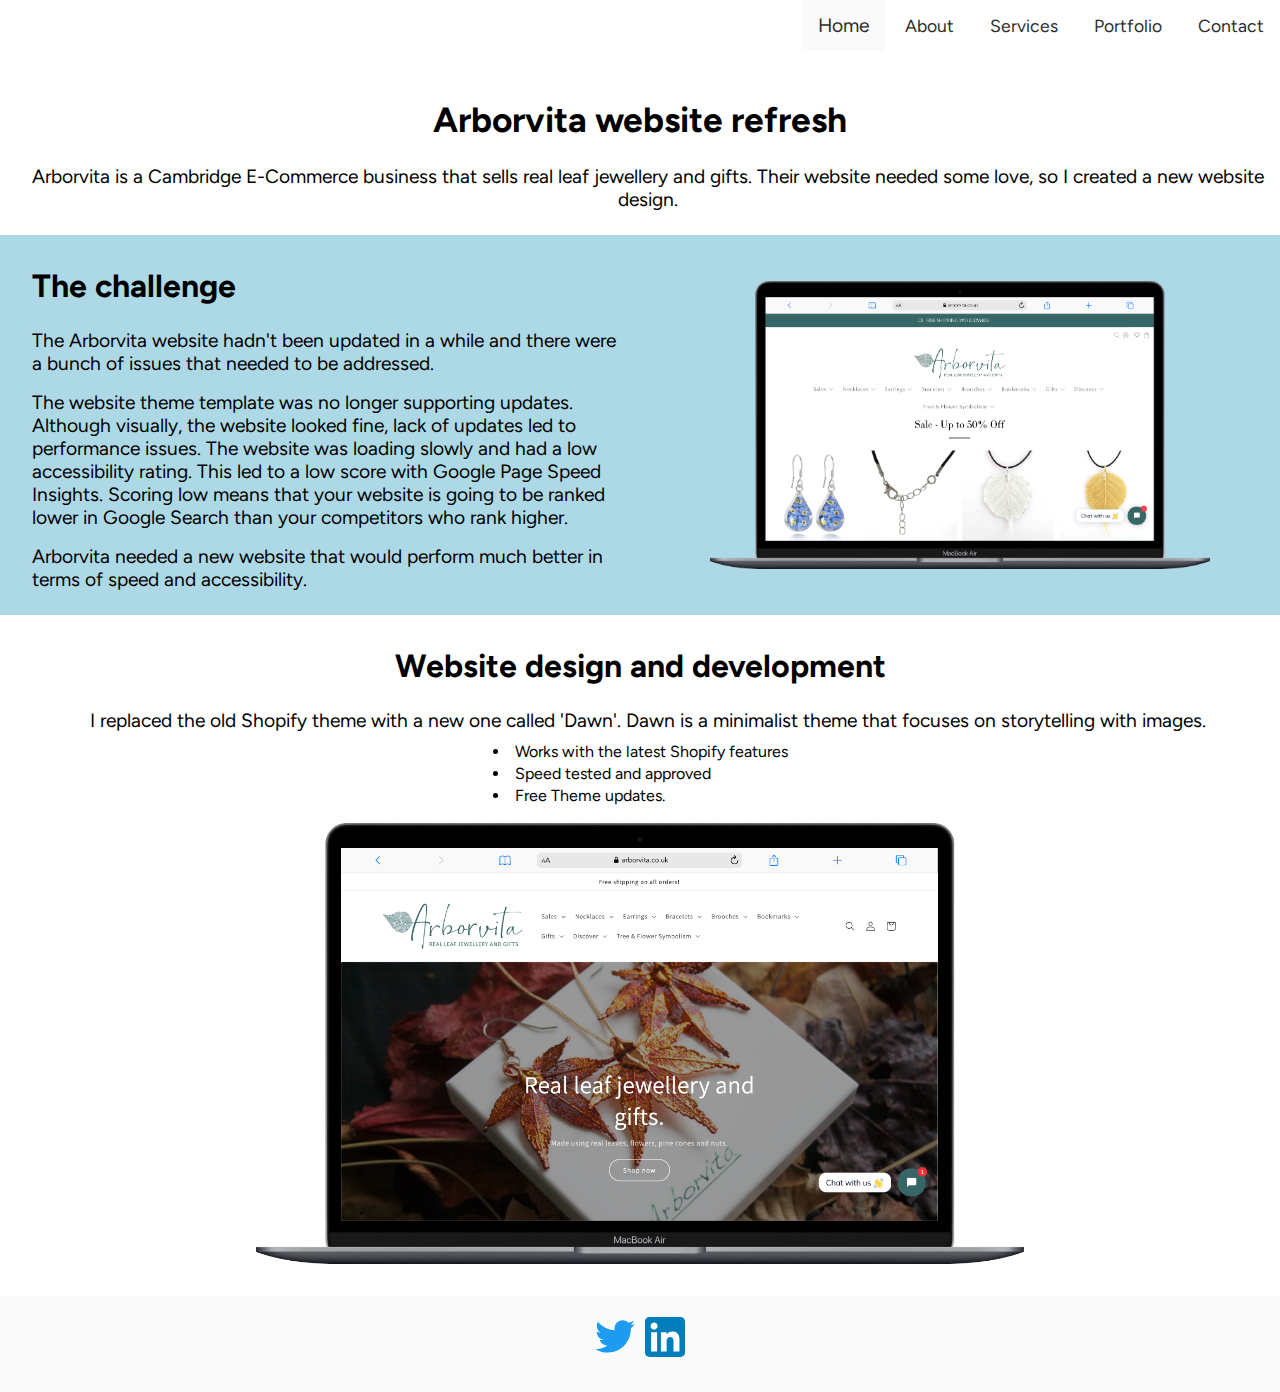
==== commit 3aaec265: "Fixed image path issues" ====
--- a/portfolio/arborvita/index.html
+++ b/portfolio/arborvita/index.html
@@ -57,13 +57,13 @@
           <h2>The challenge</h2>
           <p>The Arborvita website hadn't been updated in a while and there were a bunch of issues that needed to be addressed.</p>
           <p>The website theme template was no longer supporting updates. Although visually, the website looked fine, lack of updates led to performance issues.
-              The website was loading slowly and had a low accessibility rating. This led to a low score with Google light speed. 
+              The website was loading slowly and had a low accessibility rating. This led to a low score with Google Page Speed Insights. 
               Scoring low means that your website is going to be ranked lower in Google Search than your competitors who rank higher.
           </p>
           <p>Arborvita needed a new website that would perform much better in terms of speed and accessibility.</p>
         </article>
         <article class="section2-image">
-          <img id="arborvita-latest" src="flex-theme-macbook.png" alt="Arborvita website">
+          <img id="arborvita-latest" src="img/flex-theme-macbook.png" alt="Arborvita website">
         </article>
       </section> 
         <section class="section3">
@@ -75,7 +75,7 @@
                   <li>Speed tested and approved</li>
                   <li>Free Theme updates.</li>
                 </ul>
-              <img id="arborvita-latest" src="dawn-theme-macbook.png" alt="Arborvita website">
+              <img id="arborvita-latest" src="img/dawn-theme-macbook.png" alt="Arborvita website">
           </article>
         </section>
     </main>
--- a/styles/main.css
+++ b/styles/main.css
@@ -52,4 +52,59 @@
   color: white;
   background-color: #0d4ca2;
 }
-/*styling for buttons END*/+/*styling for buttons END*/
+
+
+
+/*Responsive design settings*/
+* {
+  box-sizing: border-box;
+}
+
+.row::after {
+  content: "";
+  clear: both;
+  display: table;
+}
+
+[class*="col-"] {
+  float: left;
+  padding: 15px;
+}
+/*Responsive design settings END*/
+
+/* For mobile phones: */
+[class*="col-"] {
+  width: 100%;
+}
+
+@media only screen and (min-width: 600px) {
+  /* For tablets: */
+  .col-s-1 {width: 8.33%;}
+  .col-s-2 {width: 16.66%;}
+  .col-s-3 {width: 25%;}
+  .col-s-4 {width: 33.33%;}
+  .col-s-5 {width: 41.66%;}
+  .col-s-6 {width: 50%;}
+  .col-s-7 {width: 58.33%;}
+  .col-s-8 {width: 66.66%;}
+  .col-s-9 {width: 75%;}
+  .col-s-10 {width: 83.33%;}
+  .col-s-11 {width: 91.66%;}
+  .col-s-12 {width: 100%;}
+}
+@media only screen and (min-width: 768px) {
+  /* For desktop: */
+  .col-1 {width: 8.33%;}
+  .col-2 {width: 16.66%;}
+  .col-3 {width: 25%;}
+  .col-4 {width: 33.33%;}
+  .col-5 {width: 41.66%;}
+  .col-6 {width: 50%;}
+  .col-7 {width: 58.33%;}
+  .col-8 {width: 66.66%;}
+  .col-9 {width: 75%;}
+  .col-10 {width: 83.33%;}
+  .col-11 {width: 91.66%;}
+  .col-12 {width: 100%;}
+}--- a/styles/footer.css
+++ b/styles/footer.css
@@ -18,7 +18,7 @@
 }
 
 .logo {
-  width: 40px; /* Adjust the width as needed */
+  width: 50px; /* Adjust the width as needed */
   height: auto;
   margin-bottom: 10px; /* Adjust the spacing between logo and text */
   padding: 5px;
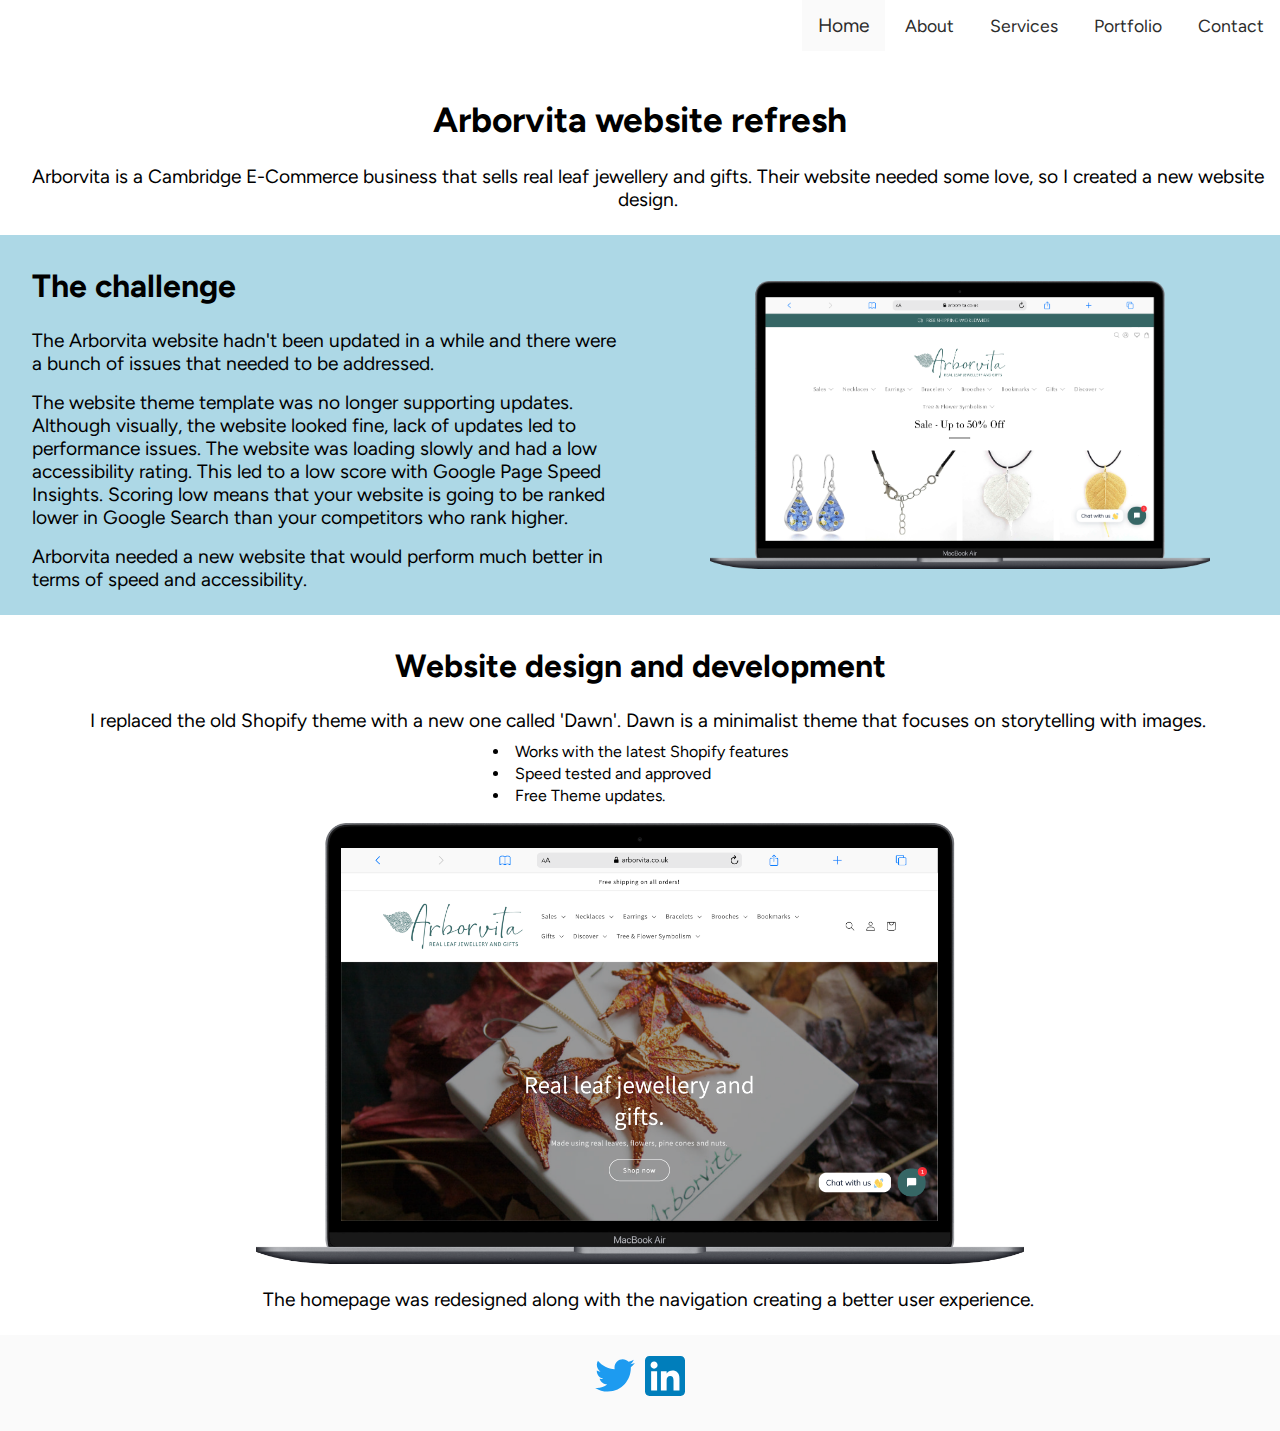
==== commit 3a37f2b6: "Arborvita portfolio example content" ====
--- a/portfolio/arborvita/index.html
+++ b/portfolio/arborvita/index.html
@@ -76,6 +76,7 @@
                   <li>Free Theme updates.</li>
                 </ul>
               <img id="arborvita-latest" src="img/dawn-theme-macbook.png" alt="Arborvita website">
+              <p>The homepage was redesigned along with the navigation creating a better user experience.</p>
           </article>
         </section>
     </main>
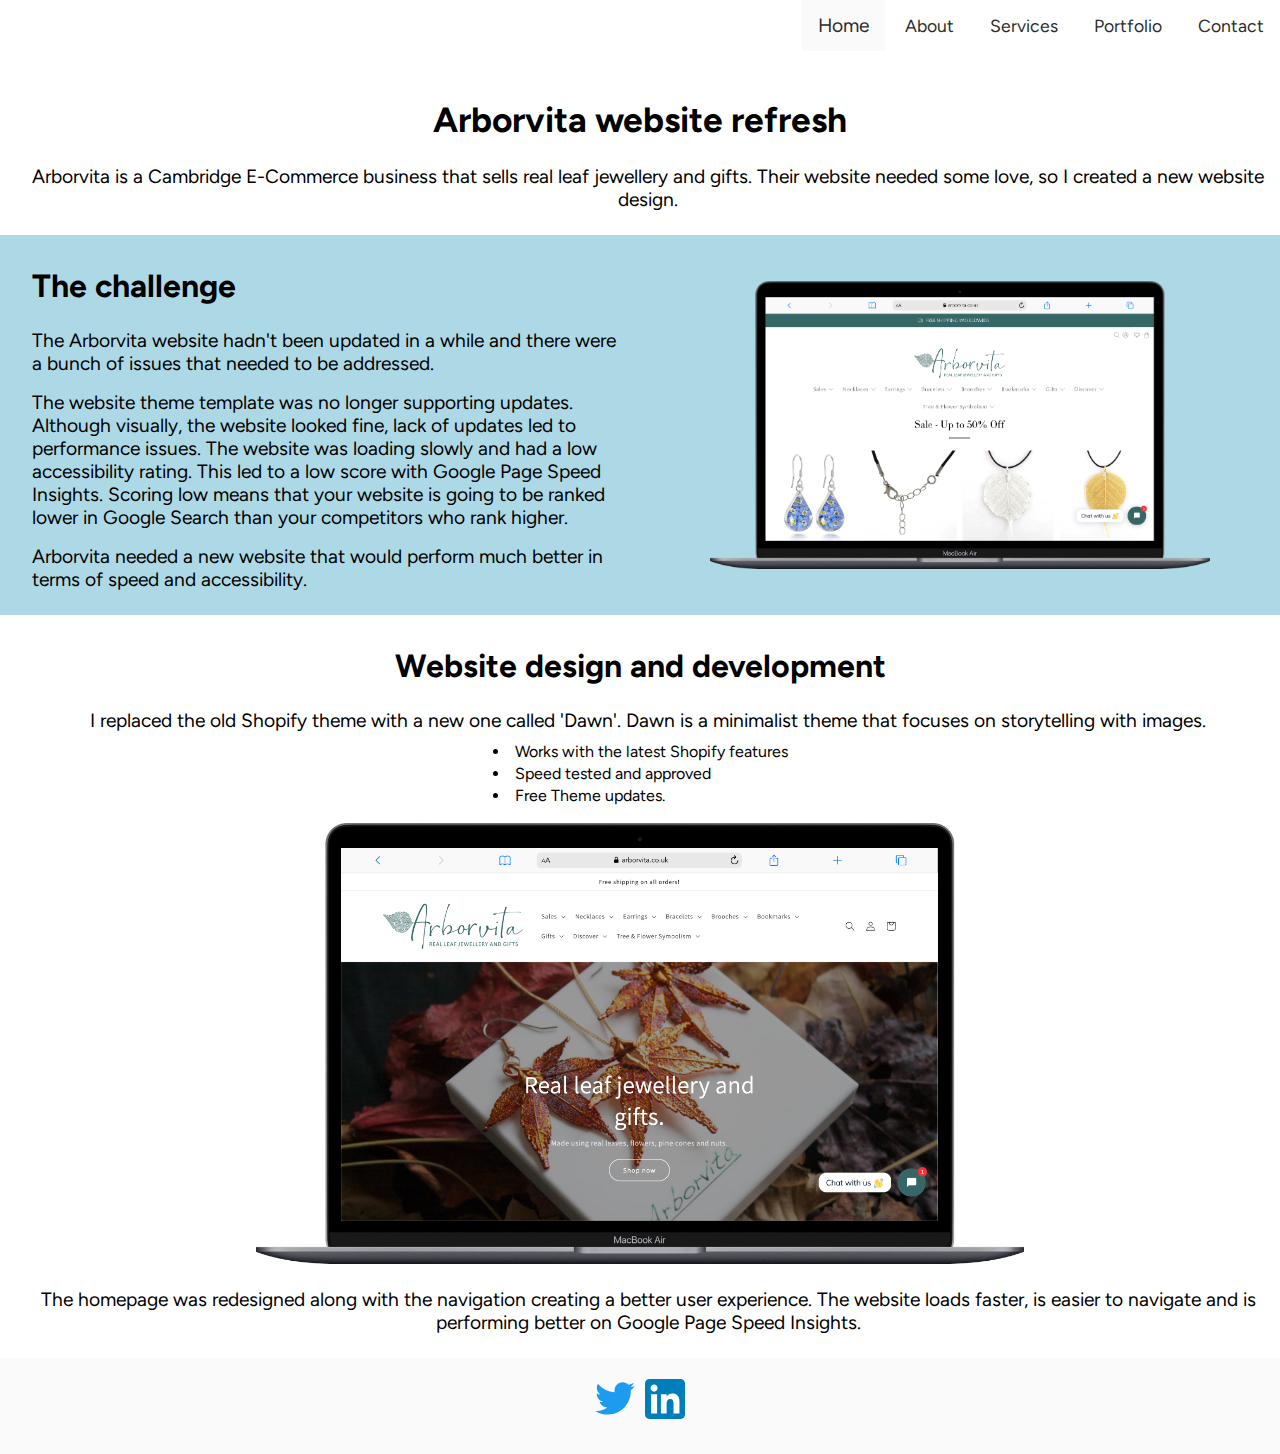
==== commit 3e2fe537: "arborvita portfolio content." ====
--- a/portfolio/arborvita/index.html
+++ b/portfolio/arborvita/index.html
@@ -76,7 +76,7 @@
                   <li>Free Theme updates.</li>
                 </ul>
               <img id="arborvita-latest" src="img/dawn-theme-macbook.png" alt="Arborvita website">
-              <p>The homepage was redesigned along with the navigation creating a better user experience.</p>
+              <p>The homepage was redesigned along with the navigation creating a better user experience. The website loads faster, is easier to navigate and is performing better on Google Page Speed Insights.</p>
           </article>
         </section>
     </main>
